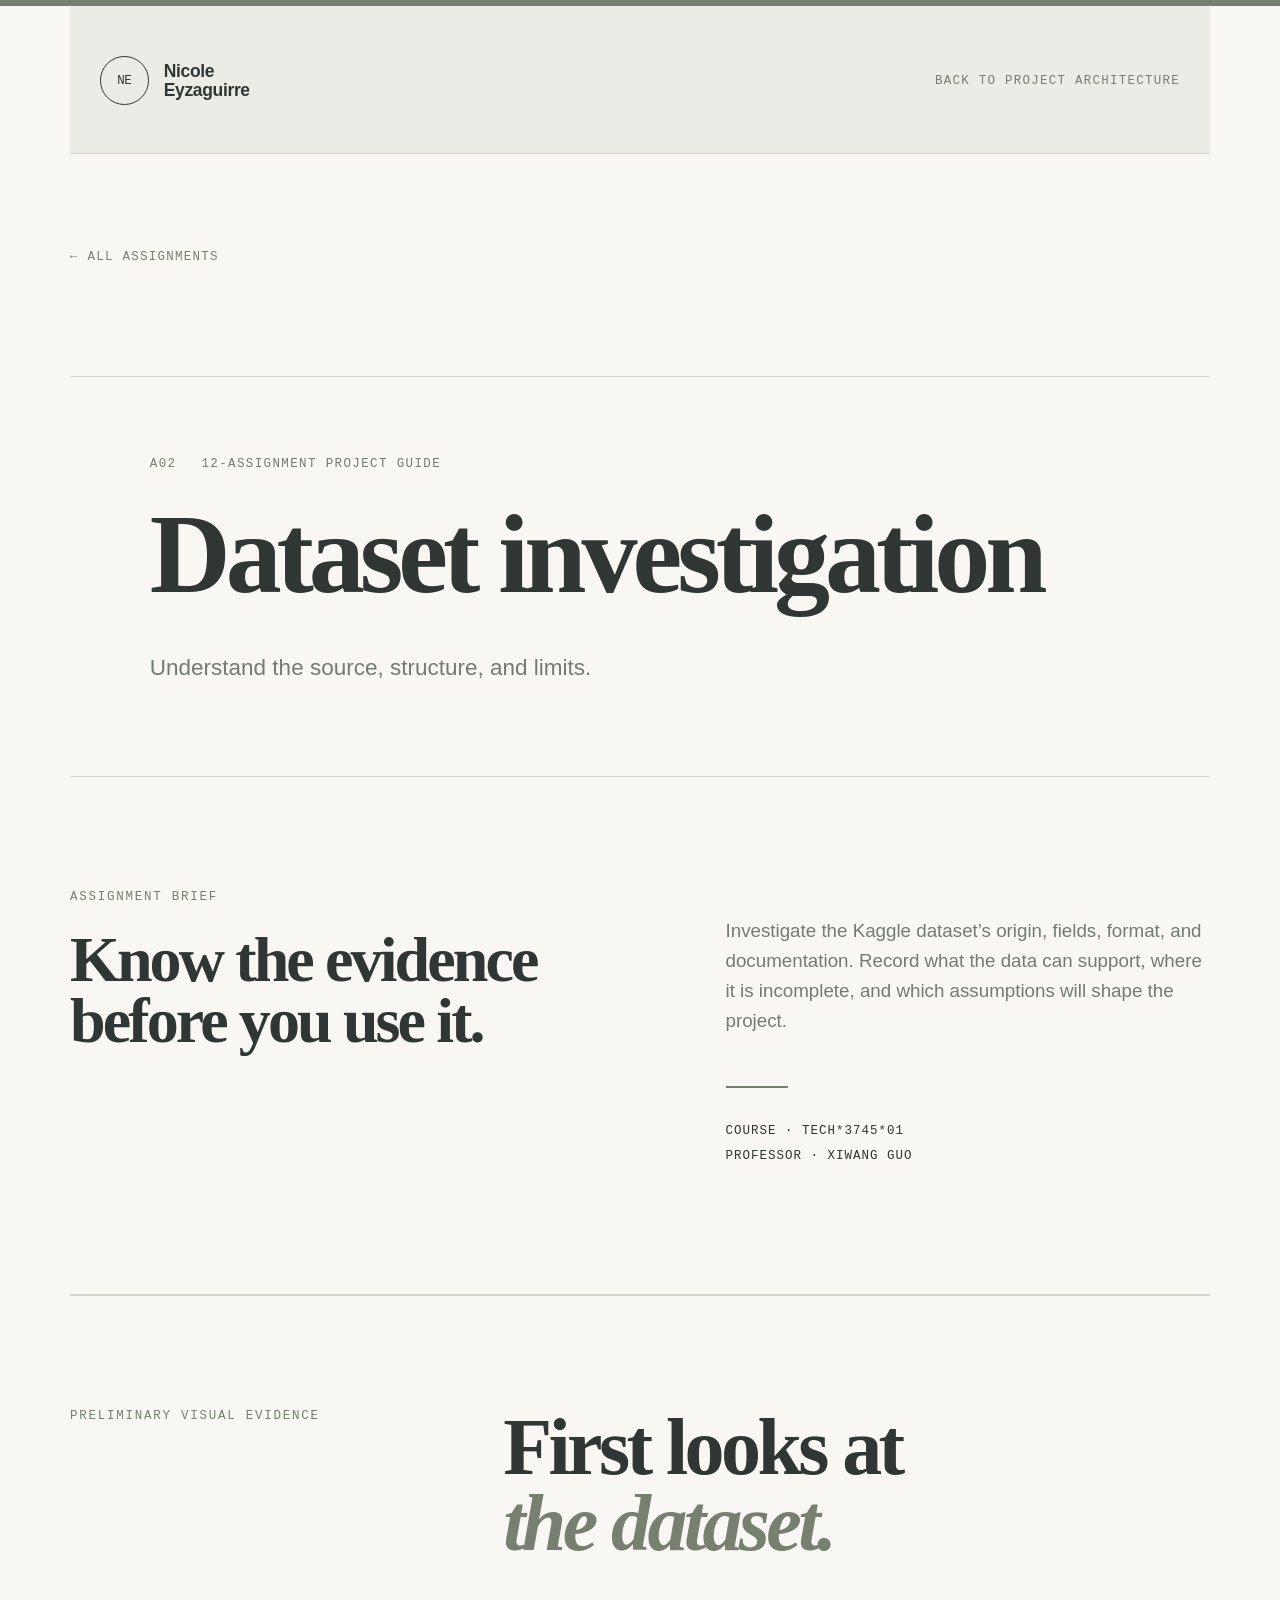
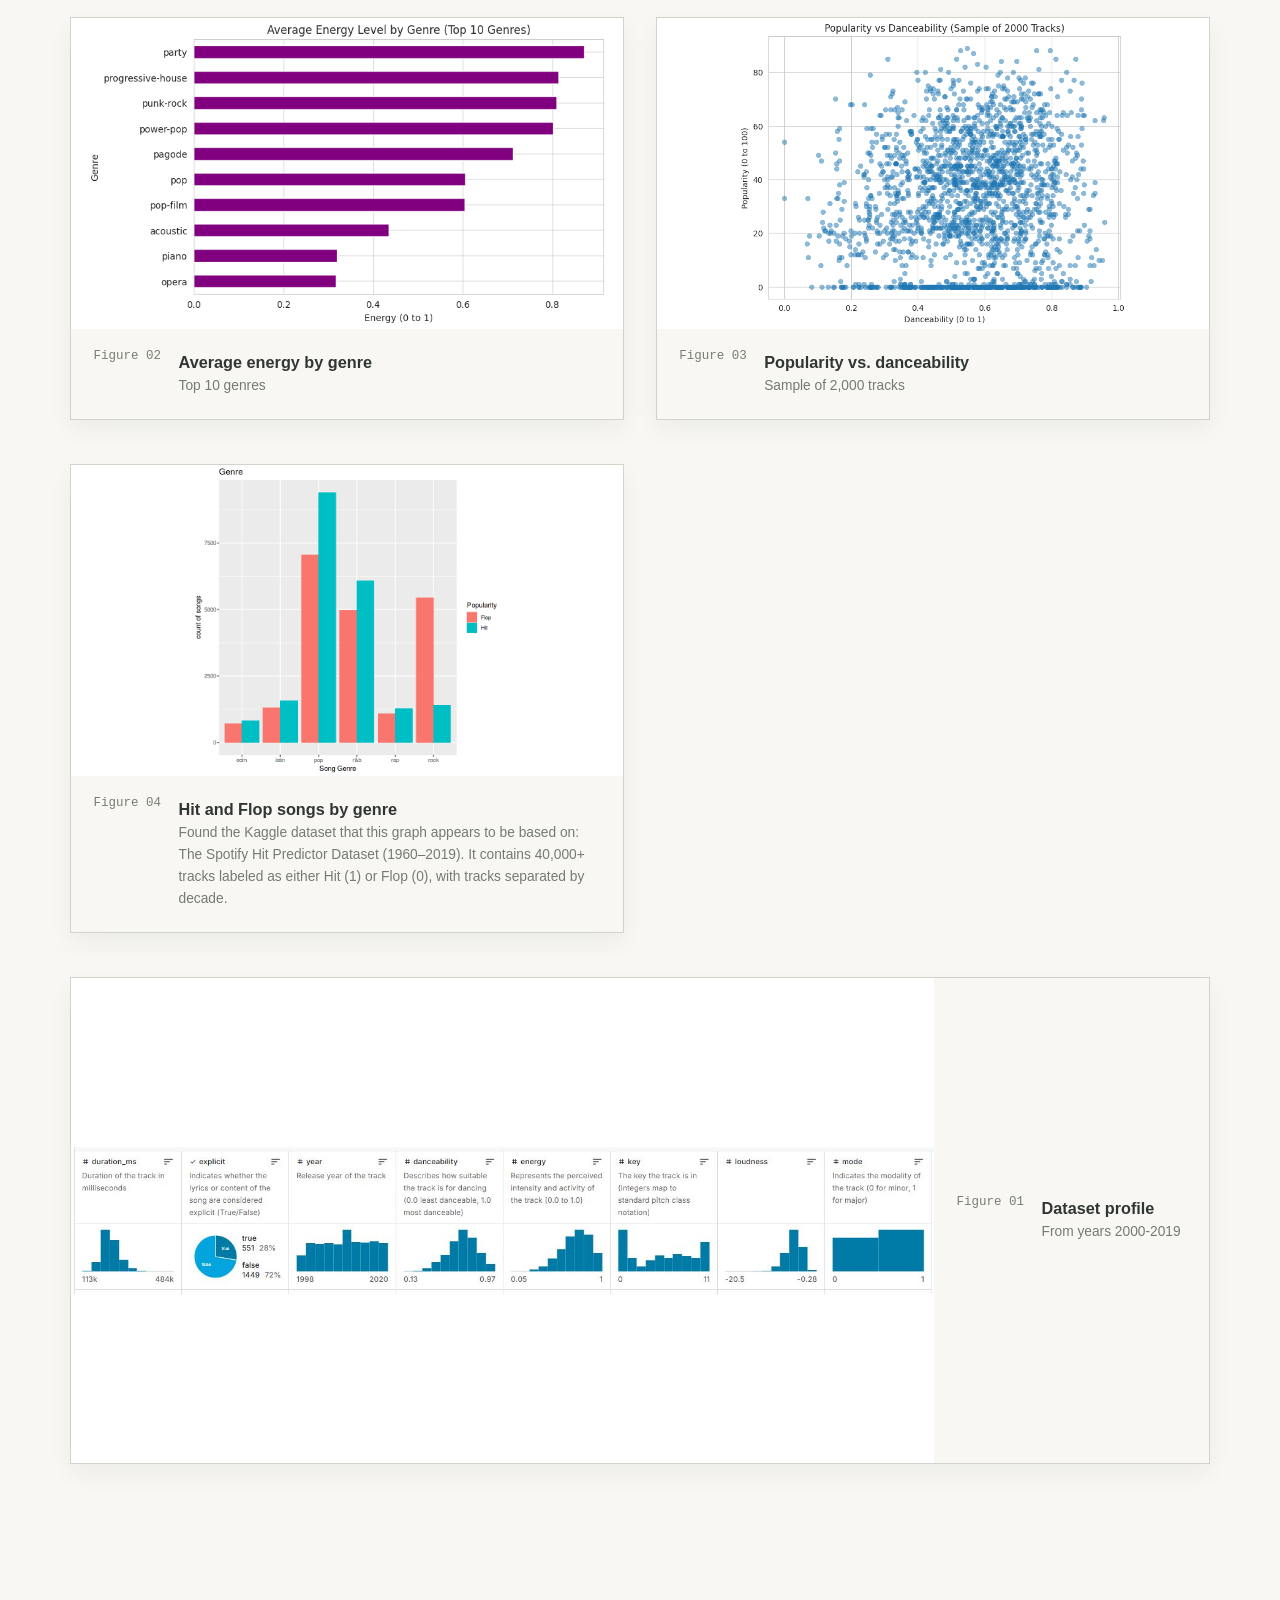
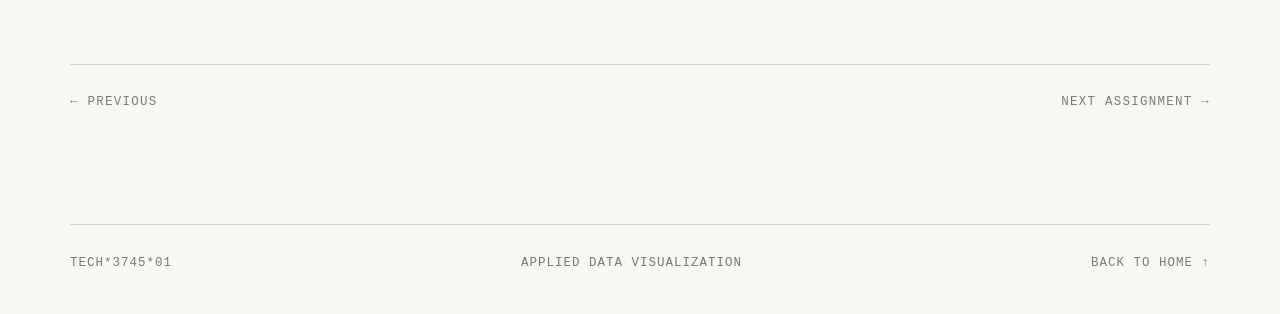
==== assignment-02.html @ c0d2a774 "Create research project website" ====
<!doctype html>
<html lang="en">
<head>
  <meta charset="UTF-8">
  <meta name="viewport" content="width=device-width, initial-scale=1.0">
  <title>Assignment 02 | Applied Data Visualization</title>
  <link rel="stylesheet" href="styles.css">
</head>
<body>
  <div class="topline"></div>
  <header class="site-header">
    <a class="brand" href="index.html#top"><span class="brand-mark">NE</span><span class="brand-name">Nicole<br>Eyzaguirre</span></a>
    <a class="back-link" href="index.html#project">Back to project architecture</a>
  </header>
  <main class="assignment-detail section-shell">
    <a class="back-link" href="index.html#project">← All assignments</a>
    <section class="assignment-hero reveal visible">
      <div class="assignment-kicker"><span>A02</span><span>12-assignment project guide</span></div>
      <h1>Dataset investigation</h1>
      <p class="assignment-summary">Understand the source, structure, and limits.</p>
    </section>
    <section class="assignment-content">
      <div><p class="eyebrow">Assignment brief</p><h2>Know the evidence before you use it.</h2></div>
      <div class="assignment-copy"><p>Investigate the Kaggle dataset’s origin, fields, format, and documentation. Record what the data can support, where it is incomplete, and which assumptions will shape the project.</p><div class="detail-rule"></div><p class="detail-label">Course · TECH*3745*01<br>Professor · Xiwang Guo</p></div>
    </section>
    <section class="proposal-visuals">
      <div class="visuals-heading"><p class="eyebrow">Preliminary visual evidence</p><h2>First looks at<br><em>the dataset.</em></h2></div>
      <div class="figure-grid">
        <figure class="data-figure"><img src="graph_2.png" alt="Horizontal bar chart comparing average energy levels across the top 10 music genres"><figcaption><span>Figure 02</span><strong>Average energy by genre</strong><small>Top 10 genres</small></figcaption></figure>
        <figure class="data-figure"><img src="graph_1.png" alt="Scatter plot showing popularity compared with danceability for a sample of 2,000 tracks"><figcaption><span>Figure 03</span><strong>Popularity vs. danceability</strong><small>Sample of 2,000 tracks</small></figcaption></figure>
        <figure class="data-figure"><img src="graph_4.png" alt="Grouped bar chart comparing counts of Hit and Flop songs across the edm, latin, pop, r&amp;b, rap, and rock genres"><figcaption><span>Figure 04</span><strong>Hit and Flop songs by genre</strong><small>Found the Kaggle dataset that this graph appears to be based on: The Spotify Hit Predictor Dataset (1960–2019). It contains 40,000+ tracks labeled as either Hit (1) or Flop (0), with tracks separated by decade.</small></figcaption></figure>
        <figure class="data-figure data-figure-wide data-figure-final"><img src="graph_3.JPG" alt="Dataset profile showing track variables including duration, explicit status, year, danceability, energy, key, loudness, and mode from years 2000-2019"><figcaption><span>Figure 01</span><strong>Dataset profile</strong><small>From years 2000-2019</small></figcaption></figure>
      </div>
    </section>
    <nav class="assignment-pager"><a href="assignment-01.html">← Previous</a><a href="assignment-03.html">Next assignment →</a></nav>
  </main>
  <footer class="site-footer section-shell"><span>TECH*3745*01</span><span>Applied Data Visualization</span><a href="index.html#top">Back to home ↑</a></footer>
</body>
</html>
---- styles.css ----
:root {
  --ink: #303633;
  --muted: #747a74;
  --paper: #f8f7f3;
  --paper-deep: #ecece6;
  --line: #d2d4cc;
  --accent: #777f70;
  --accent-light: #b6beb0;
  --display: "Playfair Display", Georgia, serif;
  --sans: "Manrope", sans-serif;
  --mono: "DM Mono", monospace;
}

* { box-sizing: border-box; }
html { scroll-behavior: smooth; }
body { margin: 0; color: var(--ink); background: var(--paper); font-family: var(--sans); font-size: 15px; line-height: 1.6; overflow-x: hidden; }
a { color: inherit; text-decoration: none; }
.topline { height: 5px; background: var(--accent); }
.section-shell, .site-header { width: min(1160px, calc(100% - 112px)); margin: 0 auto; }
.site-header { position: relative; display: flex; justify-content: space-between; align-items: flex-start; min-height: 94px; padding: 28px 24px 0; background: var(--paper-deep); z-index: 10; }
.brand { display: flex; gap: 12px; align-items: center; }
.brand-mark { display: grid; place-items: center; width: 39px; height: 39px; border: 1px solid var(--ink); border-radius: 50%; font: 500 10px var(--mono); letter-spacing: -.04em; }
.brand-name { font-size: 14px; font-weight: 800; line-height: 1.1; letter-spacing: -.02em; }
.assignment-nav { position: absolute; top: 88px; right: 0; display: none; grid-template-columns: 1fr; width: min(340px, calc(100vw - 96px)); padding: 10px 15px; background: var(--paper); border: 1px solid var(--line); box-shadow: 0 14px 28px rgba(23,43,70,.12); }
.assignment-nav.open { display: grid; }
.assignment-nav a { display: flex; gap: 10px; align-items: center; min-height: 38px; border-bottom: 1px solid var(--line); font-size: 12px; font-weight: 700; text-transform: uppercase; letter-spacing: .08em; transition: color .2s, background .2s; }
.assignment-nav a:hover, .assignment-nav a.active { color: var(--accent); }
.assignment-nav span { color: var(--accent); font: 12px var(--mono); }
.menu-toggle { display: flex; align-items: center; gap: 12px; border: 0; padding: 9px 0; background: none; color: var(--ink); font: 500 12px var(--mono); text-transform: uppercase; letter-spacing: .08em; cursor: pointer; }
.menu-icon { color: var(--accent); font-size: 20px; line-height: 10px; }
.hero { display: block; min-height: 455px; padding: 94px 7% 100px; border-bottom: 1px solid var(--line); }
.hero-copy { max-width: 690px; }
.eyebrow { margin: 0 0 21px; color: var(--accent); font: 500 10px var(--mono); letter-spacing: .14em; text-transform: uppercase; }
h1, h2 { margin: 0; font-family: var(--display); font-weight: 600; line-height: .95; letter-spacing: -.045em; }
h1 { font-size: clamp(64px, 8vw, 112px); }
h1 em, h2 em { color: var(--accent); font-style: italic; }
.hero-intro { max-width: 460px; margin: 33px 0 26px; color: var(--muted); font-size: 14px; }
.text-link { display: inline-flex; gap: 22px; padding-bottom: 8px; border-bottom: 1px solid var(--accent); color: var(--ink); font-size: 11px; font-weight: 800; text-transform: uppercase; letter-spacing: .1em; }
.hero-visual { position: relative; height: 390px; overflow: hidden; background: #172b46; }
.hero-visual::before { content: ""; position: absolute; inset: 0; opacity: .16; background-image: linear-gradient(rgba(244,241,233,.5) 1px, transparent 1px), linear-gradient(90deg, rgba(244,241,233,.5) 1px, transparent 1px); background-size: 48px 48px; }
.visual-label { position: absolute; top: 21px; left: 24px; z-index: 2; color: var(--accent-light); font: 10px var(--mono); letter-spacing: .15em; }
.orbit { position: absolute; border: 1px solid rgba(217,154,115,.5); border-radius: 50%; transform: rotate(-24deg); }
.orbit-one { width: 510px; height: 155px; top: 112px; left: 35px; }
.orbit-two { width: 450px; height: 210px; top: 72px; left: 55px; transform: rotate(25deg); border-color: rgba(244,241,233,.25); }
.data-line { position: absolute; height: 1px; background: var(--accent); transform-origin: left center; }
.line-one { width: 470px; top: 189px; left: 55px; transform: rotate(-18deg); }.line-two { width: 455px; top: 194px; left: 51px; transform: rotate(16deg); background: #e5d5b8; }.line-three { width: 360px; top: 220px; left: 105px; transform: rotate(-42deg); background: rgba(217,154,115,.5); }
.data-point { position: absolute; width: 10px; height: 10px; border: 2px solid var(--paper); background: var(--accent); border-radius: 50%; box-shadow: 0 0 0 6px rgba(184,101,63,.2); }.point-one { top: 125px; left: 185px; }.point-two { top: 242px; left: 380px; background: #e5d5b8; }.point-three { top: 157px; left: 462px; }
.visual-caption { position: absolute; right: 23px; bottom: 22px; display: flex; gap: 13px; align-items: baseline; color: #e8e4d9; }.visual-caption strong { font: 22px var(--mono); }.visual-caption span { color: #adb7b0; font: 10px var(--mono); line-height: 1.35; }
.course-meta { display: grid; grid-template-columns: 1.2fr 1.5fr 1fr 1fr; border-top: 1px solid var(--line); border-bottom: 1px solid var(--line); }.meta-item { min-height: 106px; padding: 24px 22px 20px 0; border-right: 1px solid var(--line); }.meta-item:not(:first-child) { padding-left: 25px; }.meta-item:last-child { border-right: 0; }.meta-label { display: block; margin-bottom: 8px; color: var(--muted); font: 10px var(--mono); letter-spacing: .08em; text-transform: uppercase; }.meta-item strong { font-size: 13px; line-height: 1.5; }.meta-item small { color: var(--muted); font-size: 11px; font-weight: 500; }.meta-term strong { color: var(--accent); font: 12px var(--mono); }
.overview { display: grid; grid-template-columns: 1fr 1fr; gap: 15%; padding-top: 150px; padding-bottom: 150px; }.overview h2, .map-intro h2, .goals h2 { font-size: clamp(46px, 5vw, 74px); }.overview-copy { padding-top: 8px; max-width: 440px; }.large-copy { margin: 0 0 24px; color: var(--ink); font-size: 22px; line-height: 1.35; letter-spacing: -.03em; }.overview-copy > p:not(.large-copy) { max-width: 375px; color: var(--muted); font-size: 14px; }.goal-line { display: flex; gap: 18px; align-items: center; margin-top: 42px; padding-top: 18px; border-top: 1px solid var(--line); color: var(--muted); font: 10px var(--mono); text-transform: uppercase; letter-spacing: .08em; }.goal-line span:first-child { color: var(--accent); font: 25px var(--display); }
.project-map { display: grid; grid-template-columns: 30% 1fr; gap: 8%; padding: 75px 0 140px; border-top: 1px solid var(--line); }.map-note { max-width: 190px; margin-top: 37px; color: var(--muted); font-size: 13px; }.pathway { padding-top: 5px; }.path-node { display: flex; align-items: center; gap: 18px; }.node-number, .card-number { color: var(--accent); font: 11px var(--mono); }.path-node strong { font-size: 14px; }.path-node small { color: var(--muted); font-size: 11px; }.path-start { padding: 17px 18px; background: var(--ink); color: var(--paper); }.path-start small { color: #aab3ae; }.connector { width: 1px; height: 32px; margin-left: 24px; background: var(--accent); }.path-grid { display: grid; grid-template-columns: repeat(2, 1fr); }.assignment-card { display: flex; gap: 18px; min-height: 122px; padding: 22px 20px; border-top: 1px solid var(--line); border-right: 1px solid var(--line); scroll-margin-top: 120px; transition: background .2s, transform .2s; }.assignment-card:nth-child(even) { border-right: 0; }.assignment-card:hover, .assignment-card:target { background: var(--paper-deep); transform: translateY(-3px); }.assignment-card h3 { margin: 0 0 7px; font-size: 15px; line-height: 1.2; }.assignment-card p { margin: 0; color: var(--muted); font-size: 11px; line-height: 1.45; }.connector-end { height: 34px; }.path-end { padding: 17px 18px; border: 1px solid var(--accent); }
.goals { display: grid; grid-template-columns: 30% 1fr; gap: 8%; padding: 76px 0 140px; border-top: 1px solid var(--line); }.goal-list { display: grid; grid-template-columns: repeat(2, 1fr); gap: 0 40px; margin: 0; padding: 0; list-style: none; counter-reset: goals; }.goal-list li { display: flex; gap: 15px; padding: 12px 0; border-bottom: 1px solid var(--line); color: #455052; font-size: 12px; }.goal-list li::before { counter-increment: goals; content: counter(goals, decimal-leading-zero); color: var(--accent); font: 10px var(--mono); }
.site-footer { display: flex; justify-content: space-between; padding: 25px 0 33px; border-top: 1px solid var(--line); color: var(--muted); font: 10px var(--mono); letter-spacing: .08em; text-transform: uppercase; }.site-footer a { color: var(--accent); }
.assignment-detail { min-height: calc(100vh - 180px); padding: 78px 0 100px; }.back-link { display: inline-block; margin-bottom: 90px; color: var(--accent); font: 10px var(--mono); letter-spacing: .1em; text-transform: uppercase; }.assignment-hero { max-width: 900px; padding-bottom: 90px; border-bottom: 1px solid var(--line); }.assignment-kicker { display: flex; gap: 20px; margin-bottom: 24px; color: var(--muted); font: 10px var(--mono); letter-spacing: .11em; text-transform: uppercase; }.assignment-kicker span:first-child { color: var(--accent); }.assignment-hero h1 { font-size: clamp(64px, 9vw, 128px); }.assignment-summary { max-width: 500px; margin: 34px 0 0; color: var(--muted); font-size: 18px; }.assignment-content { display: grid; grid-template-columns: 1fr 1fr; gap: 15%; padding: 90px 0; }.assignment-content h2 { max-width: 440px; font-size: clamp(38px, 4vw, 58px); }.assignment-copy { max-width: 430px; padding-top: 6px; color: var(--muted); font-size: 15px; }.detail-rule { width: 50px; margin: 40px 0 25px; border-top: 2px solid var(--accent); }.detail-label { color: var(--ink); font: 10px/2 var(--mono); letter-spacing: .08em; text-transform: uppercase; }.assignment-pager { display: flex; justify-content: space-between; padding-top: 24px; border-top: 1px solid var(--line); }.assignment-pager a { display: flex; gap: 16px; align-items: center; color: var(--accent); font: 10px var(--mono); letter-spacing: .1em; text-transform: uppercase; }.assignment-pager strong { font-size: 20px; font-weight: 400; }
.assignment-detail:not(.proposal-page) .assignment-hero { max-width: none; padding: 70px 7% 78px; border: 1px solid var(--line); background: var(--paper-deep); }.assignment-detail:not(.proposal-page) .assignment-hero h1 { max-width: 760px; font-size: clamp(58px, 7vw, 96px); }.assignment-detail:not(.proposal-page) .assignment-content { border-bottom: 1px solid var(--line); }.assignment-detail:not(.proposal-page) .assignment-pager { margin-top: 70px; }
.proposal-intro, .proposal-section { display: grid; grid-template-columns: 30% 1fr; gap: 8%; padding: 90px 0; border-bottom: 1px solid var(--line); }.proposal-intro h2, .proposal-section h2, .limitations h2 { max-width: 600px; font-size: clamp(38px, 5vw, 70px); }.proposal-intro .assignment-copy { padding-top: 8px; }.proposal-section { grid-template-columns: 20% 1fr; gap: 8%; }.proposal-label { padding-top: 8px; }.proposal-label span { display: block; margin-bottom: 16px; color: var(--accent); font: 13px var(--mono); }.proposal-label .eyebrow { margin: 0; }.proposal-body { max-width: 760px; }.proposal-body h2 { margin-bottom: 28px; }.proposal-body p { max-width: 690px; color: var(--muted); }.inline-link { color: var(--accent); text-decoration: underline; text-underline-offset: 3px; }.question-panel { margin: 90px 0; padding: 45px 6%; background: var(--ink); color: var(--paper); }.question-panel .eyebrow { color: var(--accent-light); }.question-panel blockquote { max-width: 800px; margin: 25px 0 65px; font: italic 600 clamp(32px, 4vw, 60px)/1.08 var(--display); letter-spacing: -.04em; }.subquestions { display: grid; grid-template-columns: 30% 1fr; gap: 8%; padding-top: 25px; border-top: 1px solid #53605d; }.subquestions ol { display: grid; grid-template-columns: repeat(2, 1fr); gap: 15px 40px; margin: 0; padding-left: 20px; color: #d5d7ce; font-size: 13px; }.subquestions li::marker { color: var(--accent-light); font-family: var(--mono); }.methodology-section { border-bottom: 0; padding-bottom: 45px; }.method-steps { display: grid; grid-template-columns: repeat(2, 1fr); gap: 0 36px; margin-top: 45px; border-top: 1px solid var(--line); }.method-steps article { padding: 24px 0 28px; border-bottom: 1px solid var(--line); }.method-steps span { color: var(--accent); font: 11px var(--mono); }.method-steps h3 { margin: 14px 0 7px; font-size: 15px; }.method-steps p { margin: 0; font-size: 12px; line-height: 1.55; }.variables-section { padding-top: 45px; }.variable-grid { display: grid; grid-template-columns: repeat(3, 1fr); gap: 20px; }.variable-grid > div { padding: 20px; background: var(--paper-deep); }.variable-grid p { margin: 12px 0 0; font-size: 12px; }.variable-tag { color: var(--accent); font: 10px var(--mono); letter-spacing: .06em; text-transform: uppercase; }.variable-grid code { color: var(--ink); font-family: var(--mono); font-size: .9em; }.hypotheses { margin-top: 50px; padding-top: 22px; border-top: 1px solid var(--line); }.hypotheses p { margin: 10px 0; font-size: 13px; }.hypotheses strong { display: inline-block; width: 32px; color: var(--accent); font: 11px var(--mono); }.limitations { margin: 45px 0 90px; padding: 50px 6%; background: var(--paper-deep); }.limitations h2 { margin-bottom: 25px; }.limitations > p:last-child { max-width: 600px; color: var(--muted); font-size: 14px; }
.proposal-page .assignment-hero { max-width: none; padding: 72px 7% 84px; border: 1px solid var(--line); background: var(--paper-deep); }.proposal-page .assignment-hero h1 { max-width: 980px; font-size: clamp(58px, 7vw, 96px); }.proposal-page .assignment-summary { max-width: 620px; font-size: 17px; }.proposal-intro { padding-top: 110px; }.proposal-section { padding-top: 100px; padding-bottom: 100px; }.question-panel { border-left: 4px solid var(--accent); box-shadow: 0 16px 30px rgba(32,42,49,.08); }.proposal-visuals { padding-top: 105px; }.data-figure { box-shadow: 0 8px 18px rgba(32,42,49,.05); }.data-figure figcaption { background: var(--paper); }
.proposal-visuals { padding: 90px 0; border-top: 1px solid var(--line); }.visuals-heading { display: grid; grid-template-columns: 30% 1fr; gap: 8%; margin-bottom: 45px; }.visuals-heading h2 { font-size: clamp(38px, 5vw, 70px); }.figure-grid { display: grid; grid-template-columns: repeat(2, 1fr); gap: 35px 25px; }.data-figure { margin: 0; border: 1px solid var(--line); background: var(--paper-deep); }.data-figure-wide { grid-column: 1 / -1; }.data-figure img { display: block; width: 100%; height: auto; background: #fff; }.data-figure figcaption { display: grid; grid-template-columns: auto 1fr; column-gap: 14px; padding: 16px 18px 18px; }.data-figure figcaption span { grid-row: span 2; color: var(--accent); font: 10px var(--mono); }.data-figure figcaption strong { font-size: 13px; }.data-figure figcaption small { color: var(--muted); font-size: 11px; }
.data-figure-zoom { overflow: hidden; }.data-figure-zoom img { width: 106%; max-width: none; margin-left: -3%; }
.figure-grid { grid-template-columns: repeat(2, minmax(0, 1fr)); }.data-figure img { aspect-ratio: 16 / 9; object-fit: contain; }
.data-figure-final { display: grid; grid-template-columns: minmax(0, 1.6fr) minmax(220px, .4fr); align-items: stretch; }.data-figure-final figcaption { align-content: center; }
.reveal { opacity: 0; transform: translateY(22px); transition: opacity .7s ease, transform .7s ease; }.reveal.visible { opacity: 1; transform: none; }
@media (min-width: 801px) { .site-header { align-items: center; min-height: 118px; padding: 24px 24px 22px; border-bottom: 1px solid var(--line); }.site-header > .back-link { margin-bottom: 0; }.assignment-nav { top: 84px; padding: 10px 15px; border: 1px solid var(--line); }.assignment-nav a { min-height: 38px; padding: 0 8px; } }
@media (min-width: 801px) { body { zoom: 1.25; } }
@media (max-width: 800px) { .section-shell, .site-header { width: min(100% - 40px, 600px); }.site-header { min-height: 80px; padding-top: 22px; }.assignment-nav { top: 71px; width: 100%; }.assignment-nav a { min-height: 37px; }.hero { display: block; min-height: auto; padding: 72px 0 70px; }.hero-visual { margin-top: 60px; height: 300px; }.orbit-one { width: 420px; left: -30px; }.orbit-two { left: -5px; }.line-one { left: 15px; }.line-two { left: 10px; }.point-two { left: 260px; }.point-three { left: 340px; }.course-meta { grid-template-columns: repeat(2, 1fr); }.meta-item { min-height: 95px; padding: 19px 12px 15px 0; }.meta-item:not(:first-child) { padding-left: 15px; }.meta-item:nth-child(2) { border-right: 0; }.meta-item:nth-child(3), .meta-item:nth-child(4) { border-top: 1px solid var(--line); }.overview { display: block; padding: 100px 0; }.overview-copy { margin-top: 45px; }.project-map, .goals { display: block; padding: 55px 0 90px; }.map-note { margin: 25px 0 48px; }.path-grid { display: block; }.assignment-card, .assignment-card:nth-child(even) { border-right: 0; }.goals-heading { margin-bottom: 48px; }.goal-list { display: block; }.proposal-intro, .proposal-section, .visuals-heading { display: block; padding: 65px 0; }.proposal-intro .assignment-copy, .proposal-body { margin-top: 35px; }.subquestions { display: block; }.subquestions ol { display: block; }.subquestions li { margin-bottom: 14px; }.method-steps, .variable-grid, .figure-grid { display: block; }.data-figure-final { display: block; }.method-steps article, .variable-grid > div, .data-figure { margin-bottom: 20px; }.limitations { margin: 25px 0 65px; padding: 35px 25px; }.site-footer { gap: 15px; align-items: flex-start; flex-wrap: wrap; }.site-footer span:nth-child(2) { order: 3; width: 100%; } }
@media (max-width: 430px) { h1 { font-size: 64px; }.hero-visual { height: 260px; }.visual-caption { right: 15px; bottom: 14px; }.visual-caption strong { font-size: 17px; }.visual-caption span { font-size: 8px; }.assignment-nav { width: calc(100vw - 40px); }.assignment-nav a { padding-right: 5px; font-size: 11px; }.path-node { gap: 10px; }.path-node small { display: none; }.large-copy { font-size: 19px; } }
.overview { grid-template-columns: .85fr 1.15fr; gap: 13%; padding-top: 125px; padding-bottom: 125px; }.project-map { grid-template-columns: 27% 1fr; gap: 10%; padding-top: 78px; padding-bottom: 125px; }.assignment-detail { padding-top: 68px; padding-bottom: 92px; }.assignment-detail:not(.proposal-page) .assignment-hero { padding: 64px 7% 72px; border: 0; border-top: 1px solid var(--line); border-bottom: 1px solid var(--line); background: transparent; }
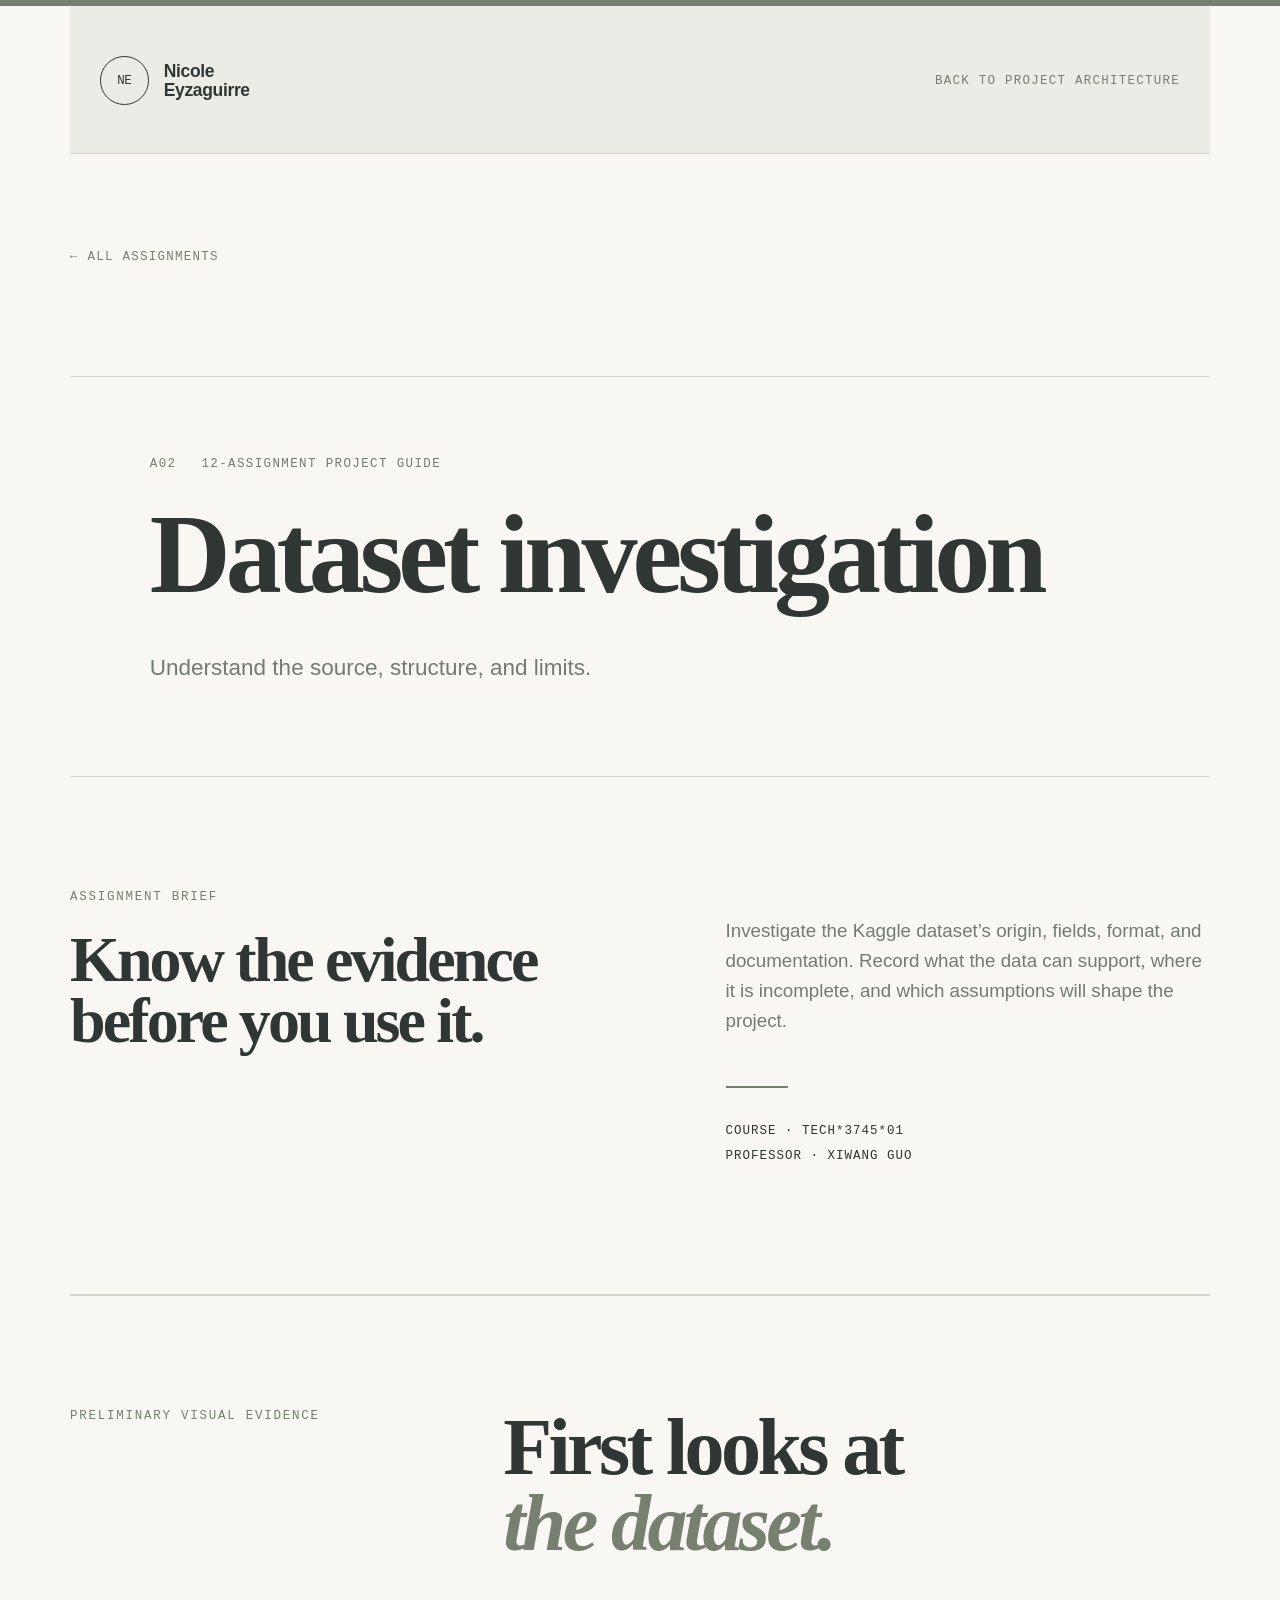
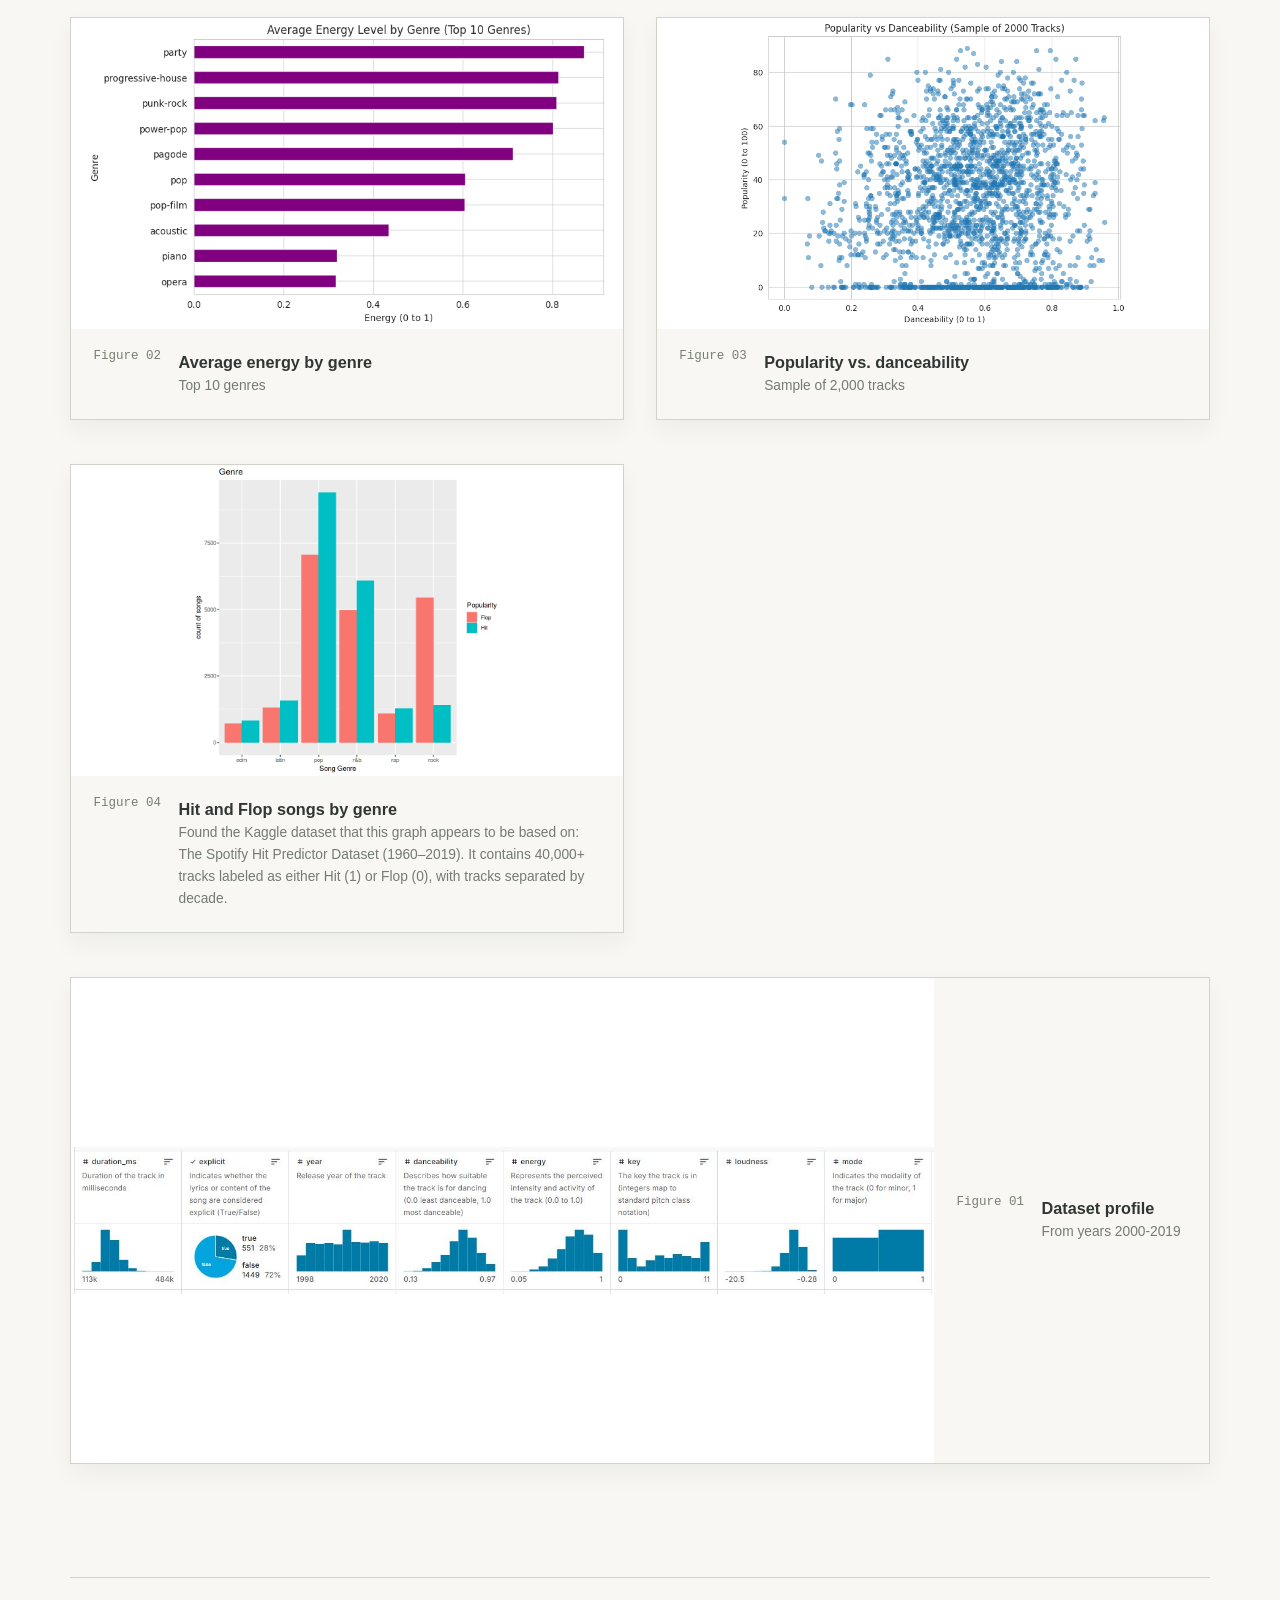
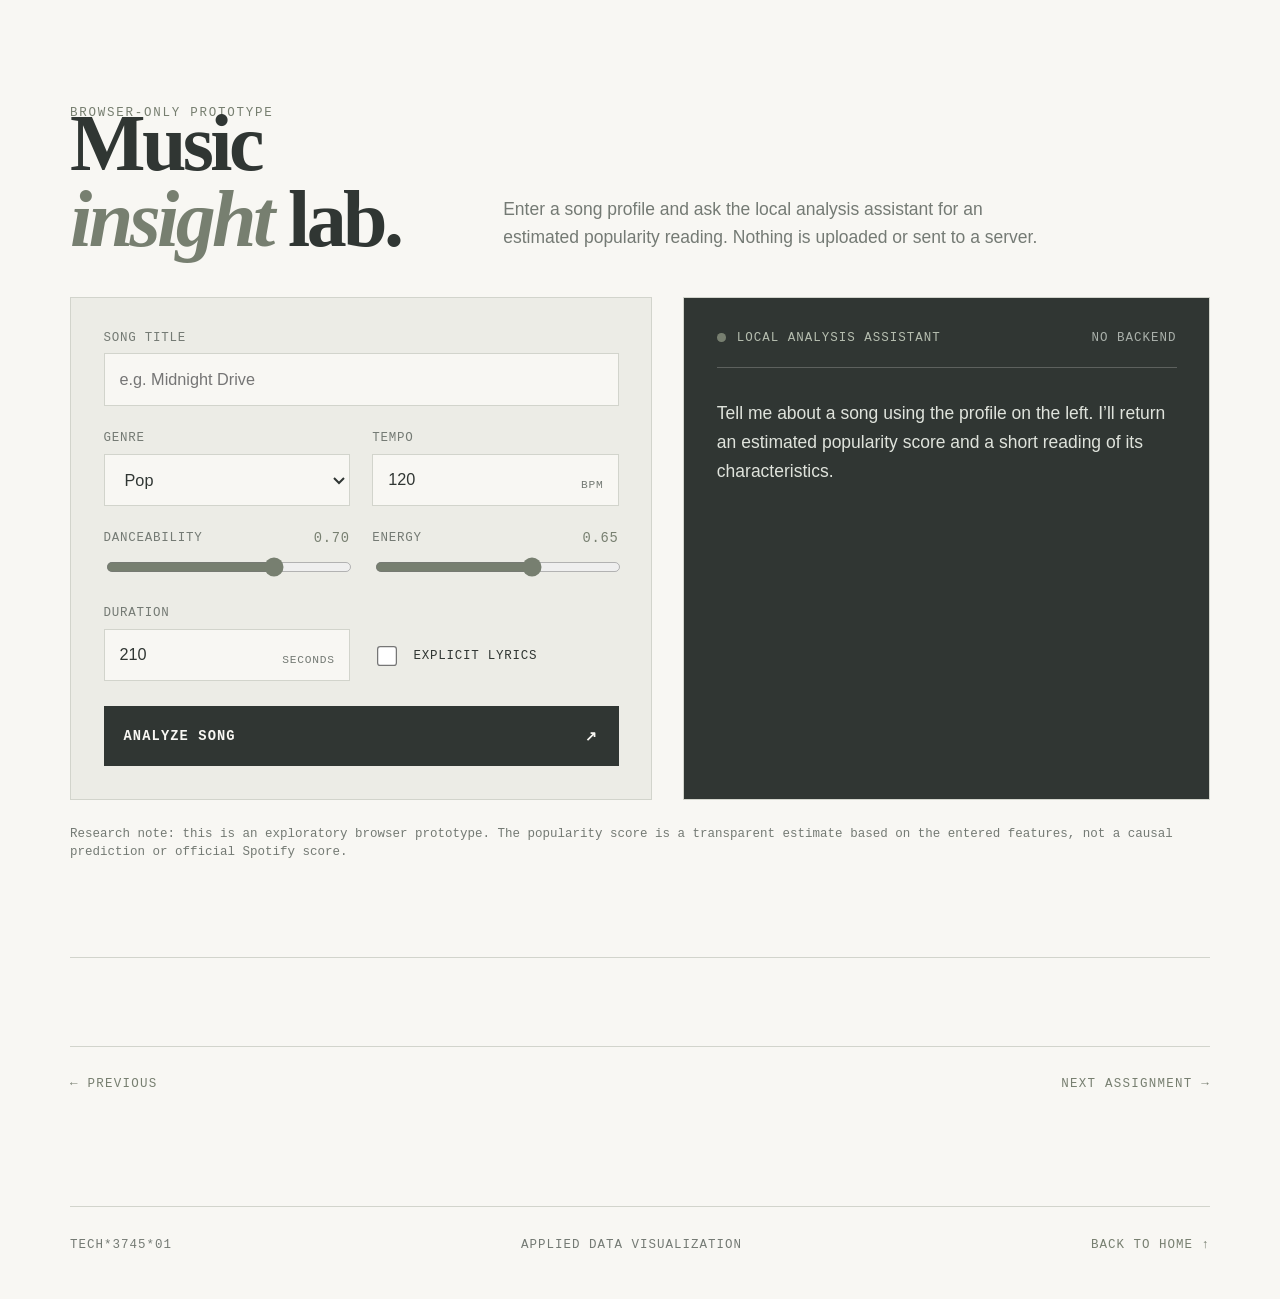
==== commit bc286ac9: "Add browser music analysis lab" ====
--- a/assignment-02.html
+++ b/assignment-02.html
@@ -23,6 +23,7 @@
       <div><p class="eyebrow">Assignment brief</p><h2>Know the evidence before you use it.</h2></div>
       <div class="assignment-copy"><p>Investigate the Kaggle dataset’s origin, fields, format, and documentation. Record what the data can support, where it is incomplete, and which assumptions will shape the project.</p><div class="detail-rule"></div><p class="detail-label">Course · TECH*3745*01<br>Professor · Xiwang Guo</p></div>
     </section>
+   
     <section class="proposal-visuals">
       <div class="visuals-heading"><p class="eyebrow">Preliminary visual evidence</p><h2>First looks at<br><em>the dataset.</em></h2></div>
       <div class="figure-grid">
@@ -31,9 +32,23 @@
         <figure class="data-figure"><img src="graph_4.png" alt="Grouped bar chart comparing counts of Hit and Flop songs across the edm, latin, pop, r&amp;b, rap, and rock genres"><figcaption><span>Figure 04</span><strong>Hit and Flop songs by genre</strong><small>Found the Kaggle dataset that this graph appears to be based on: The Spotify Hit Predictor Dataset (1960–2019). It contains 40,000+ tracks labeled as either Hit (1) or Flop (0), with tracks separated by decade.</small></figcaption></figure>
         <figure class="data-figure data-figure-wide data-figure-final"><img src="graph_3.JPG" alt="Dataset profile showing track variables including duration, explicit status, year, danceability, energy, key, loudness, and mode from years 2000-2019"><figcaption><span>Figure 01</span><strong>Dataset profile</strong><small>From years 2000-2019</small></figcaption></figure>
       </div>
+    </section> <section class="music-lab" aria-labelledby="music-lab-title">
+      <div class="music-lab-heading"><p class="eyebrow">Browser-only prototype</p><h2 id="music-lab-title">Music <em>insight</em> lab.</h2><p>Enter a song profile and ask the local analysis assistant for an estimated popularity reading. Nothing is uploaded or sent to a server.</p></div>
+      <div class="music-lab-grid">
+        <form class="music-form" id="music-form">
+          <label>Song title<input id="song-title" type="text" placeholder="e.g. Midnight Drive"></label>
+          <div class="form-two"><label>Genre<select id="song-genre"><option>Pop</option><option>Rock</option><option>Rap</option><option>R&amp;B</option><option>Latin</option><option>EDM</option><option>Jazz</option><option>Other</option></select></label><label>Tempo<input id="song-tempo" type="number" min="40" max="240" value="120"><span class="input-unit">BPM</span></label></div>
+          <div class="form-two"><label>Danceability<input id="song-danceability" type="range" min="0" max="1" step="0.01" value="0.70"><output for="song-danceability">0.70</output></label><label>Energy<input id="song-energy" type="range" min="0" max="1" step="0.01" value="0.65"><output for="song-energy">0.65</output></label></div>
+          <div class="form-two"><label>Duration<input id="song-duration" type="number" min="30" max="900" value="210"><span class="input-unit">seconds</span></label><label class="check-label"><input id="song-explicit" type="checkbox"> Explicit lyrics</label></div>
+          <button type="submit" class="analyze-button">Analyze song <span aria-hidden="true">↗</span></button>
+        </form>
+        <div class="chat-result" aria-live="polite"><div class="chat-topline"><span class="status-dot"></span><span>Local analysis assistant</span><span class="chat-note">No backend</span></div><div id="chat-output"><p class="chat-message">Tell me about a song using the profile on the left. I’ll return an estimated popularity score and a short reading of its characteristics.</p></div></div>
+      </div>
+      <p class="lab-disclaimer">Research note: this is an exploratory browser prototype. The popularity score is a transparent estimate based on the entered features, not a causal prediction or official Spotify score.</p>
     </section>
     <nav class="assignment-pager"><a href="assignment-01.html">← Previous</a><a href="assignment-03.html">Next assignment →</a></nav>
   </main>
   <footer class="site-footer section-shell"><span>TECH*3745*01</span><span>Applied Data Visualization</span><a href="index.html#top">Back to home ↑</a></footer>
+  <script src="assignment-02.js"></script>
 </body>
 </html>
--- a/styles.css
+++ b/styles.css
@@ -59,6 +59,8 @@
 .data-figure-zoom { overflow: hidden; }.data-figure-zoom img { width: 106%; max-width: none; margin-left: -3%; }
 .figure-grid { grid-template-columns: repeat(2, minmax(0, 1fr)); }.data-figure img { aspect-ratio: 16 / 9; object-fit: contain; }
 .data-figure-final { display: grid; grid-template-columns: minmax(0, 1.6fr) minmax(220px, .4fr); align-items: stretch; }.data-figure-final figcaption { align-content: center; }
+.music-lab { padding: 92px 0 76px; border-top: 1px solid var(--line); border-bottom: 1px solid var(--line); }.music-lab-heading { display: grid; grid-template-columns: 30% 1fr; gap: 8%; align-items: end; margin-bottom: 42px; }.music-lab-heading .eyebrow { grid-column: 1 / -1; margin-bottom: -22px; }.music-lab-heading h2 { font-size: clamp(42px, 5vw, 70px); }.music-lab-heading > p:last-child { max-width: 430px; margin: 0 0 5px; color: var(--muted); font-size: 14px; }.music-lab-grid { display: grid; grid-template-columns: 1.05fr .95fr; gap: 25px; }.music-form, .chat-result { border: 1px solid var(--line); background: var(--paper-deep); padding: 26px; }.music-form { display: grid; gap: 20px; }.music-form label { position: relative; display: grid; gap: 7px; color: var(--muted); font: 10px var(--mono); letter-spacing: .06em; text-transform: uppercase; }.music-form input:not([type="checkbox"]), .music-form select { width: 100%; min-height: 42px; border: 1px solid var(--line); padding: 10px 12px; color: var(--ink); background: var(--paper); font: 13px var(--sans); }.music-form input[type="range"] { min-height: auto; padding: 0; accent-color: var(--accent); }.music-form output { position: absolute; right: 0; top: 0; color: var(--accent); font: 11px var(--mono); }.form-two { display: grid; grid-template-columns: 1fr 1fr; gap: 18px; }.input-unit { position: absolute; right: 12px; bottom: 12px; color: var(--muted); font: 9px var(--mono); text-transform: uppercase; }.check-label { display: flex !important; grid-template-columns: auto 1fr !important; align-items: center; align-content: center; gap: 10px !important; padding-top: 20px; color: var(--ink) !important; }.check-label input { width: 16px; height: 16px; accent-color: var(--accent); }.analyze-button { display: flex; justify-content: space-between; align-items: center; min-height: 48px; border: 0; padding: 0 16px; color: var(--paper); background: var(--ink); font: 700 11px var(--mono); letter-spacing: .08em; text-transform: uppercase; cursor: pointer; }.analyze-button:hover { background: var(--accent); }.chat-result { min-height: 100%; background: var(--ink); color: var(--paper); }.chat-topline { display: flex; align-items: center; gap: 9px; padding-bottom: 18px; border-bottom: 1px solid rgba(250,249,244,.22); color: var(--accent-light); font: 10px var(--mono); text-transform: uppercase; letter-spacing: .08em; }.status-dot { width: 7px; height: 7px; border-radius: 50%; background: var(--accent); }.chat-note { margin-left: auto; color: #a9b0aa; }.chat-message { max-width: 480px; margin: 25px 0 0; color: #dfe3dc; font-size: 14px; line-height: 1.65; }.chat-message strong { color: var(--paper); }.score-line { display: flex; gap: 16px; align-items: center; margin-top: 28px; }.score-number { color: var(--accent-light); font: 600 64px/.85 var(--display); }.score-line strong, .score-line small { display: block; }.score-line strong { font-size: 14px; }.score-line small { margin-top: 3px; color: #a9b0aa; font: 10px var(--mono); text-transform: uppercase; }.result-tags { display: flex; flex-wrap: wrap; gap: 8px; margin-top: 25px; }.result-tags span { border: 1px solid rgba(250,249,244,.3); padding: 5px 8px; color: #dfe3dc; font: 9px var(--mono); text-transform: uppercase; }.lab-disclaimer { margin: 20px 0 0; color: var(--muted); font: 10px/1.5 var(--mono); }
+@media (max-width: 800px) { .music-lab { padding: 65px 0 55px; }.music-lab-heading { display: block; }.music-lab-heading .eyebrow { margin-bottom: 21px; }.music-lab-heading > p:last-child { margin-top: 25px; }.music-lab-grid { display: block; }.chat-result { margin-top: 20px; }.form-two { gap: 12px; } }
 .reveal { opacity: 0; transform: translateY(22px); transition: opacity .7s ease, transform .7s ease; }.reveal.visible { opacity: 1; transform: none; }
 @media (min-width: 801px) { .site-header { align-items: center; min-height: 118px; padding: 24px 24px 22px; border-bottom: 1px solid var(--line); }.site-header > .back-link { margin-bottom: 0; }.assignment-nav { top: 84px; padding: 10px 15px; border: 1px solid var(--line); }.assignment-nav a { min-height: 38px; padding: 0 8px; } }
 @media (min-width: 801px) { body { zoom: 1.25; } }
